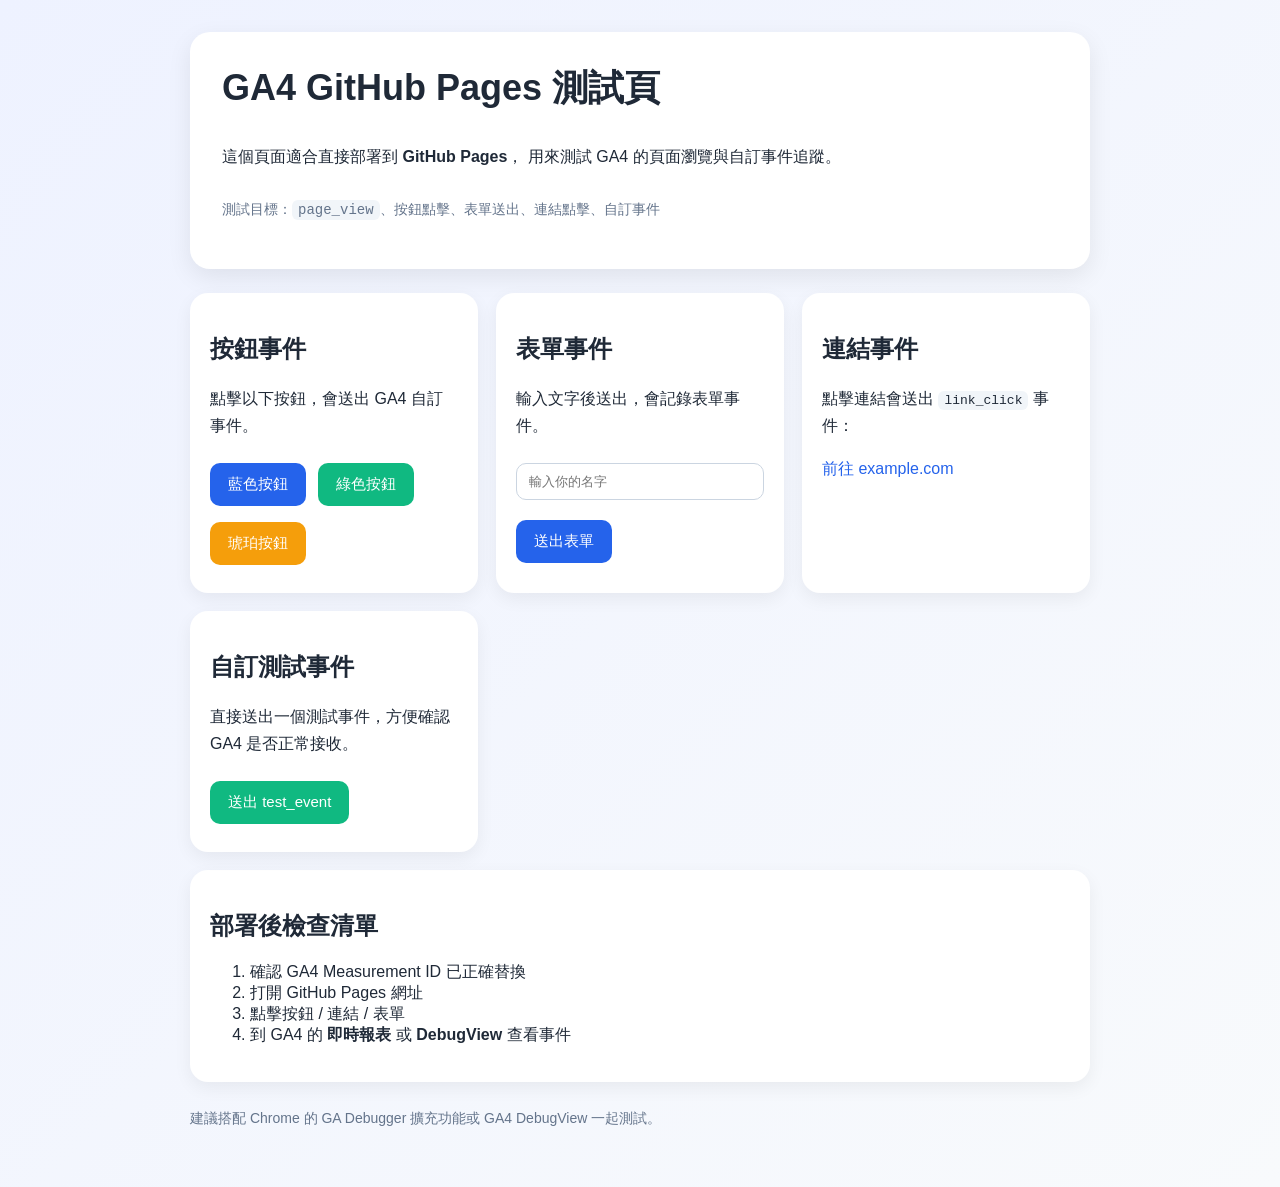
==== index.html @ 563501b5 "Update index.html" ====
<!doctype html>
<html lang="zh-Hant">
<head>
  <meta charset="UTF-8" />
  <meta name="viewport" content="width=device-width, initial-scale=1.0" />
  <title>GA4 GitHub Pages 測試頁</title>

  <!-- Google tag (gtag.js) -->
<script async src="https://www.googletagmanager.com/gtag/js?id=G-BHKWRS35Y7"></script>
<script>
  window.dataLayer = window.dataLayer || [];
  function gtag(){dataLayer.push(arguments);}
  gtag('js', new Date());

  gtag('config', 'G-BHKWRS35Y7');
</script>

  <style>
    body {
      font-family: Arial, "Noto Sans TC", sans-serif;
      margin: 0;
      background: linear-gradient(135deg, #eef2ff, #f8fafc);
      color: #1f2937;
    }

    .wrap {
      max-width: 900px;
      margin: 0 auto;
      padding: 32px 20px 60px;
    }

    .hero {
      background: white;
      border-radius: 20px;
      padding: 32px;
      box-shadow: 0 8px 24px rgba(0,0,0,0.08);
      margin-bottom: 24px;
    }

    h1 {
      margin-top: 0;
      font-size: 36px;
    }

    p {
      line-height: 1.7;
    }

    .grid {
      display: grid;
      grid-template-columns: repeat(auto-fit, minmax(260px, 1fr));
      gap: 18px;
    }

    .card {
      background: white;
      border-radius: 18px;
      padding: 20px;
      box-shadow: 0 6px 18px rgba(0,0,0,0.06);
    }

    .btn {
      display: inline-block;
      border: none;
      border-radius: 10px;
      padding: 12px 18px;
      margin: 8px 8px 8px 0;
      cursor: pointer;
      font-size: 15px;
      color: white;
      transition: 0.2s;
    }

    .btn:hover {
      opacity: 0.92;
      transform: translateY(-1px);
    }

    .blue { background: #2563eb; }
    .green { background: #10b981; }
    .amber { background: #f59e0b; }

    input {
      width: 100%;
      max-width: 320px;
      padding: 10px 12px;
      border: 1px solid #cbd5e1;
      border-radius: 10px;
      margin: 8px 0 12px;
      box-sizing: border-box;
    }

    a {
      color: #2563eb;
      text-decoration: none;
    }

    a:hover {
      text-decoration: underline;
    }

    code {
      background: #f1f5f9;
      padding: 2px 6px;
      border-radius: 6px;
    }

    .footer {
      margin-top: 28px;
      font-size: 14px;
      color: #64748b;
    }
  </style>
</head>
<body>
  <div class="wrap">
    <section class="hero">
      <h1>GA4 GitHub Pages 測試頁</h1>
      <p>
        這個頁面適合直接部署到 <strong>GitHub Pages</strong>，
        用來測試 GA4 的頁面瀏覽與自訂事件追蹤。
      </p>
      <p class="footer">
        測試目標：<code>page_view</code>、按鈕點擊、表單送出、連結點擊、自訂事件
      </p>
    </section>

    <div class="grid">
      <div class="card">
        <h2>按鈕事件</h2>
        <p>點擊以下按鈕，會送出 GA4 自訂事件。</p>
        <button class="btn blue" onclick="trackButtonClick('blue_button')">藍色按鈕</button>
        <button class="btn green" onclick="trackButtonClick('green_button')">綠色按鈕</button>
        <button class="btn amber" onclick="trackButtonClick('amber_button')">琥珀按鈕</button>
      </div>

      <div class="card">
        <h2>表單事件</h2>
        <p>輸入文字後送出，會記錄表單事件。</p>
        <input id="nameInput" type="text" placeholder="輸入你的名字" />
        <br />
        <button class="btn blue" onclick="trackFormSubmit()">送出表單</button>
      </div>

      <div class="card">
        <h2>連結事件</h2>
        <p>
          點擊連結會送出 <code>link_click</code> 事件：
        </p>
        <p>
          <a href="https://example.com" target="_blank" rel="noopener noreferrer" onclick="trackLinkClick()">
            前往 example.com
          </a>
        </p>
      </div>

      <div class="card">
        <h2>自訂測試事件</h2>
        <p>直接送出一個測試事件，方便確認 GA4 是否正常接收。</p>
        <button class="btn green" onclick="sendCustomEvent()">送出 test_event</button>
      </div>
    </div>

    <div class="card" style="margin-top: 18px;">
      <h2>部署後檢查清單</h2>
      <ol>
        <li>確認 GA4 Measurement ID 已正確替換</li>
        <li>打開 GitHub Pages 網址</li>
        <li>點擊按鈕 / 連結 / 表單</li>
        <li>到 GA4 的 <strong>即時報表</strong> 或 <strong>DebugView</strong> 查看事件</li>
      </ol>
    </div>

    <div class="footer">
      建議搭配 Chrome 的 GA Debugger 擴充功能或 GA4 DebugView 一起測試。
    </div>
  </div>

  <script>
    function trackButtonClick(buttonName) {
      gtag('event', 'button_click', {
        button_name: buttonName,
        page_location: window.location.href
      });
      console.log('button_click sent:', buttonName);
    }

    function trackFormSubmit() {
      const name = document.getElementById('nameInput').value || 'anonymous';

      gtag('event', 'form_submit', {
        form_name: 'github_pages_test_form',
        user_name: name
      });

      console.log('form_submit sent:', name);
      alert('表單事件已送出：' + name);
    }

    function trackLinkClick() {
      gtag('event', 'link_click', {
        link_url: 'https://example.com',
        link_name: 'example_link'
      });

      console.log('link_click sent');
    }

    function sendCustomEvent() {
      gtag('event', 'test_event', {
        event_category: 'test',
        event_label: 'github_pages',
        value: 1
      });

      console.log('test_event sent');
      alert('自訂測試事件已送出');
    }
  </script>
</body>
</html>
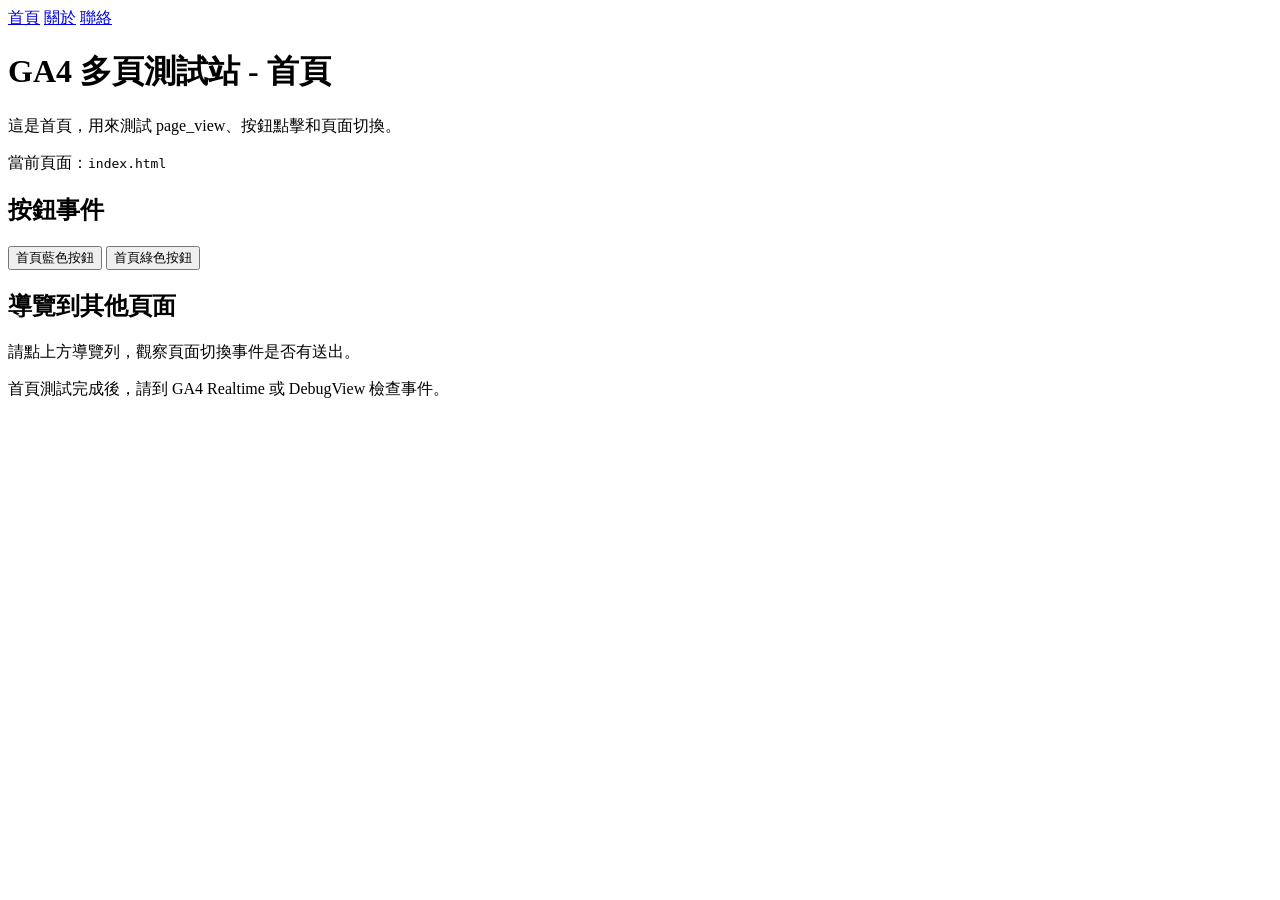
==== commit a81e6c3f: "Update GA4 tracking and page content" ====
--- a/index.html
+++ b/index.html
@@ -3,222 +3,58 @@
 <head>
   <meta charset="UTF-8" />
   <meta name="viewport" content="width=device-width, initial-scale=1.0" />
-  <title>GA4 GitHub Pages 測試頁</title>
+  <title>首頁｜GA4 測試站</title>
 
-  <!-- Google tag (gtag.js) -->
-<script async src="https://www.googletagmanager.com/gtag/js?id=G-BHKWRS35Y7"></script>
-<script>
-  window.dataLayer = window.dataLayer || [];
-  function gtag(){dataLayer.push(arguments);}
-  gtag('js', new Date());
+  <!-- GA4 -->
+  <script async src="https://www.googletagmanager.com/gtag/js?id=G-XXXXXXXXXX"></script>
+  <script>
+    window.dataLayer = window.dataLayer || [];
+    function gtag(){dataLayer.push(arguments);}
+    gtag('js', new Date());
+    gtag('config', 'G-XXXXXXXXXX', {
+      debug_mode: true
+    });
+  </script>
 
-  gtag('config', 'G-BHKWRS35Y7');
-</script>
-
-  <style>
-    body {
-      font-family: Arial, "Noto Sans TC", sans-serif;
-      margin: 0;
-      background: linear-gradient(135deg, #eef2ff, #f8fafc);
-      color: #1f2937;
-    }
-
-    .wrap {
-      max-width: 900px;
-      margin: 0 auto;
-      padding: 32px 20px 60px;
-    }
-
-    .hero {
-      background: white;
-      border-radius: 20px;
-      padding: 32px;
-      box-shadow: 0 8px 24px rgba(0,0,0,0.08);
-      margin-bottom: 24px;
-    }
-
-    h1 {
-      margin-top: 0;
-      font-size: 36px;
-    }
-
-    p {
-      line-height: 1.7;
-    }
-
-    .grid {
-      display: grid;
-      grid-template-columns: repeat(auto-fit, minmax(260px, 1fr));
-      gap: 18px;
-    }
-
-    .card {
-      background: white;
-      border-radius: 18px;
-      padding: 20px;
-      box-shadow: 0 6px 18px rgba(0,0,0,0.06);
-    }
-
-    .btn {
-      display: inline-block;
-      border: none;
-      border-radius: 10px;
-      padding: 12px 18px;
-      margin: 8px 8px 8px 0;
-      cursor: pointer;
-      font-size: 15px;
-      color: white;
-      transition: 0.2s;
-    }
-
-    .btn:hover {
-      opacity: 0.92;
-      transform: translateY(-1px);
-    }
-
-    .blue { background: #2563eb; }
-    .green { background: #10b981; }
-    .amber { background: #f59e0b; }
-
-    input {
-      width: 100%;
-      max-width: 320px;
-      padding: 10px 12px;
-      border: 1px solid #cbd5e1;
-      border-radius: 10px;
-      margin: 8px 0 12px;
-      box-sizing: border-box;
-    }
-
-    a {
-      color: #2563eb;
-      text-decoration: none;
-    }
-
-    a:hover {
-      text-decoration: underline;
-    }
-
-    code {
-      background: #f1f5f9;
-      padding: 2px 6px;
-      border-radius: 6px;
-    }
-
-    .footer {
-      margin-top: 28px;
-      font-size: 14px;
-      color: #64748b;
-    }
-  </style>
+  <link rel="stylesheet" href="assets/styles.css" />
 </head>
 <body>
-  <div class="wrap">
-    <section class="hero">
-      <h1>GA4 GitHub Pages 測試頁</h1>
-      <p>
-        這個頁面適合直接部署到 <strong>GitHub Pages</strong>，
-        用來測試 GA4 的頁面瀏覽與自訂事件追蹤。
-      </p>
-      <p class="footer">
-        測試目標：<code>page_view</code>、按鈕點擊、表單送出、連結點擊、自訂事件
-      </p>
-    </section>
+  <div class="header">
+    <a href="index.html">首頁</a>
+    <a href="about.html">關於</a>
+    <a href="contact.html">聯絡</a>
+  </div>
 
-    <div class="grid">
-      <div class="card">
-        <h2>按鈕事件</h2>
-        <p>點擊以下按鈕，會送出 GA4 自訂事件。</p>
-        <button class="btn blue" onclick="trackButtonClick('blue_button')">藍色按鈕</button>
-        <button class="btn green" onclick="trackButtonClick('green_button')">綠色按鈕</button>
-        <button class="btn amber" onclick="trackButtonClick('amber_button')">琥珀按鈕</button>
-      </div>
-
-      <div class="card">
-        <h2>表單事件</h2>
-        <p>輸入文字後送出，會記錄表單事件。</p>
-        <input id="nameInput" type="text" placeholder="輸入你的名字" />
-        <br />
-        <button class="btn blue" onclick="trackFormSubmit()">送出表單</button>
-      </div>
-
-      <div class="card">
-        <h2>連結事件</h2>
-        <p>
-          點擊連結會送出 <code>link_click</code> 事件：
-        </p>
-        <p>
-          <a href="https://example.com" target="_blank" rel="noopener noreferrer" onclick="trackLinkClick()">
-            前往 example.com
-          </a>
-        </p>
-      </div>
-
-      <div class="card">
-        <h2>自訂測試事件</h2>
-        <p>直接送出一個測試事件，方便確認 GA4 是否正常接收。</p>
-        <button class="btn green" onclick="sendCustomEvent()">送出 test_event</button>
-      </div>
+  <div class="container">
+    <div class="card">
+      <h1>GA4 多頁測試站 - 首頁</h1>
+      <p>這是首頁，用來測試 page_view、按鈕點擊和頁面切換。</p>
+      <p class="small">當前頁面：<code>index.html</code></p>
     </div>
 
-    <div class="card" style="margin-top: 18px;">
-      <h2>部署後檢查清單</h2>
-      <ol>
-        <li>確認 GA4 Measurement ID 已正確替換</li>
-        <li>打開 GitHub Pages 網址</li>
-        <li>點擊按鈕 / 連結 / 表單</li>
-        <li>到 GA4 的 <strong>即時報表</strong> 或 <strong>DebugView</strong> 查看事件</li>
-      </ol>
+    <div class="card">
+      <h2>按鈕事件</h2>
+      <button class="btn" onclick="trackEvent('home_button_click', {button_name: 'home_blue'})">首頁藍色按鈕</button>
+      <button class="btn green" onclick="trackEvent('home_button_click', {button_name: 'home_green'})">首頁綠色按鈕</button>
+    </div>
+
+    <div class="card">
+      <h2>導覽到其他頁面</h2>
+      <p>請點上方導覽列，觀察頁面切換事件是否有送出。</p>
     </div>
 
     <div class="footer">
-      建議搭配 Chrome 的 GA Debugger 擴充功能或 GA4 DebugView 一起測試。
+      首頁測試完成後，請到 GA4 Realtime 或 DebugView 檢查事件。
     </div>
   </div>
 
   <script>
-    function trackButtonClick(buttonName) {
-      gtag('event', 'button_click', {
-        button_name: buttonName,
-        page_location: window.location.href
-      });
-      console.log('button_click sent:', buttonName);
-    }
-
-    function trackFormSubmit() {
-      const name = document.getElementById('nameInput').value || 'anonymous';
-
-      gtag('event', 'form_submit', {
-        form_name: 'github_pages_test_form',
-        user_name: name
-      });
-
-      console.log('form_submit sent:', name);
-      alert('表單事件已送出：' + name);
-    }
-
-    function trackLinkClick() {
-      gtag('event', 'link_click', {
-        link_url: 'https://example.com',
-        link_name: 'example_link'
-      });
-
-      console.log('link_click sent');
-    }
-
-    function sendCustomEvent() {
-      gtag('event', 'test_event', {
-        event_category: 'test',
-        event_label: 'github_pages',
-        value: 1
-      });
-
-      console.log('test_event sent');
-      alert('自訂測試事件已送出');
+    function trackEvent(eventName, params) {
+      gtag('event', eventName, params);
+      console.log(eventName, params);
     }
   </script>
 </body>
 </html>
 
 
-
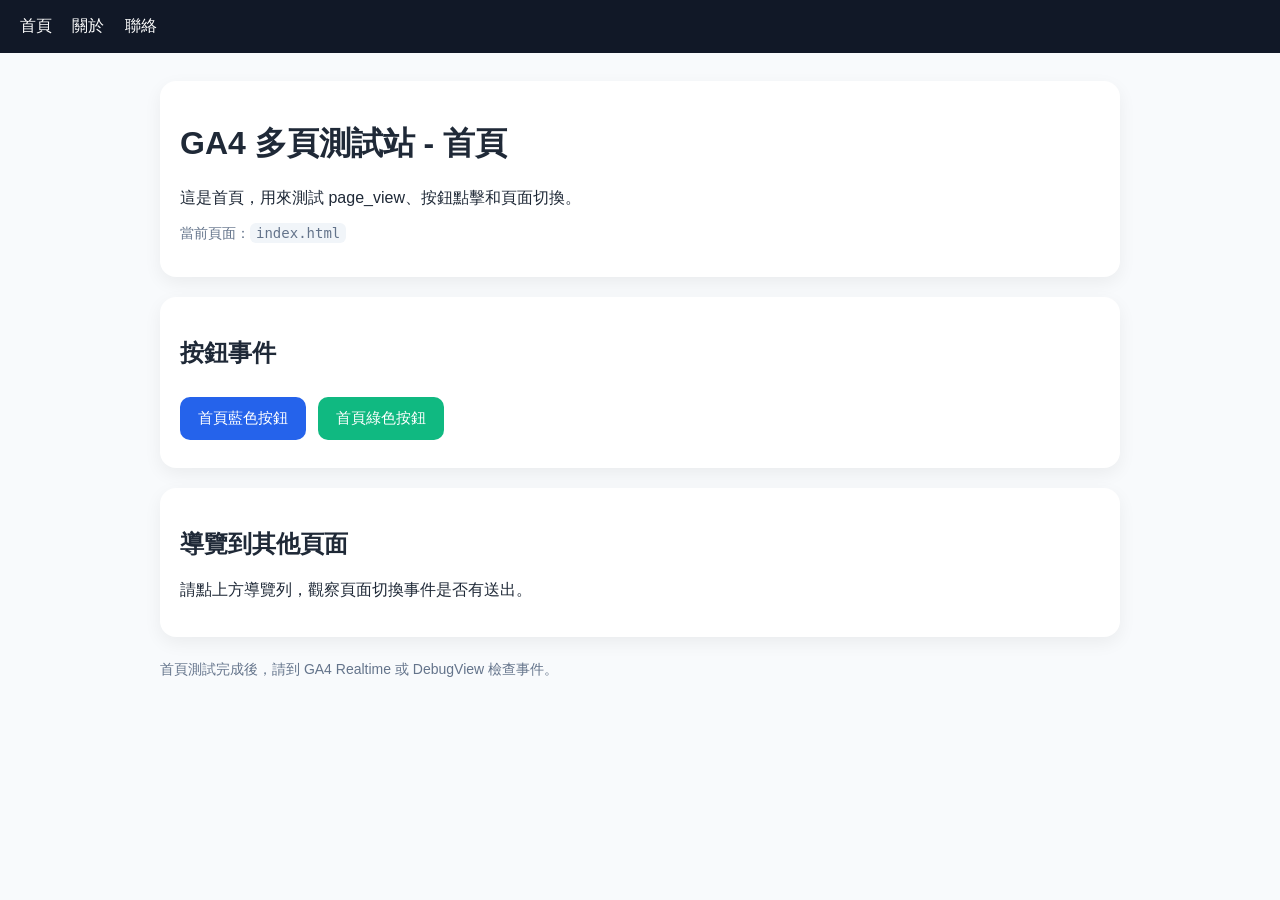
==== commit e6d4c620: "Update stylesheet link path in index.html" ====
--- a/index.html
+++ b/index.html
@@ -16,7 +16,8 @@
     });
   </script>
 
-  <link rel="stylesheet" href="assets/styles.css" />
+ <link rel="stylesheet" href="styles.css" />
+
 </head>
 <body>
   <div class="header">
--- a/styles.css
+++ b/styles.css
@@ -0,0 +1,83 @@
+body {
+  font-family: Arial, "Noto Sans TC", sans-serif;
+  margin: 0;
+  background: #f8fafc;
+  color: #1f2937;
+}
+
+.header {
+  background: #111827;
+  color: white;
+  padding: 16px 20px;
+}
+
+.header a {
+  color: white;
+  text-decoration: none;
+  margin-right: 16px;
+}
+
+.container {
+  max-width: 960px;
+  margin: 0 auto;
+  padding: 28px 20px 60px;
+}
+
+.card {
+  background: white;
+  border-radius: 16px;
+  padding: 20px;
+  margin-bottom: 20px;
+  box-shadow: 0 6px 18px rgba(0, 0, 0, 0.06);
+}
+
+.btn {
+  display: inline-block;
+  border: none;
+  border-radius: 10px;
+  padding: 12px 18px;
+  margin: 8px 8px 8px 0;
+  cursor: pointer;
+  font-size: 15px;
+  color: white;
+  background: #2563eb;
+}
+
+.btn.green {
+  background: #10b981;
+}
+
+.btn.amber {
+  background: #f59e0b;
+}
+
+input, textarea {
+  width: 100%;
+  max-width: 420px;
+  padding: 10px 12px;
+  border: 1px solid #cbd5e1;
+  border-radius: 10px;
+  margin: 8px 0 12px;
+  box-sizing: border-box;
+}
+
+a {
+  color: #2563eb;
+}
+
+code {
+  background: #f1f5f9;
+  padding: 2px 6px;
+  border-radius: 6px;
+}
+
+.small {
+  color: #64748b;
+  font-size: 14px;
+}
+
+.footer {
+  margin-top: 24px;
+  font-size: 14px;
+  color: #64748b;
+}
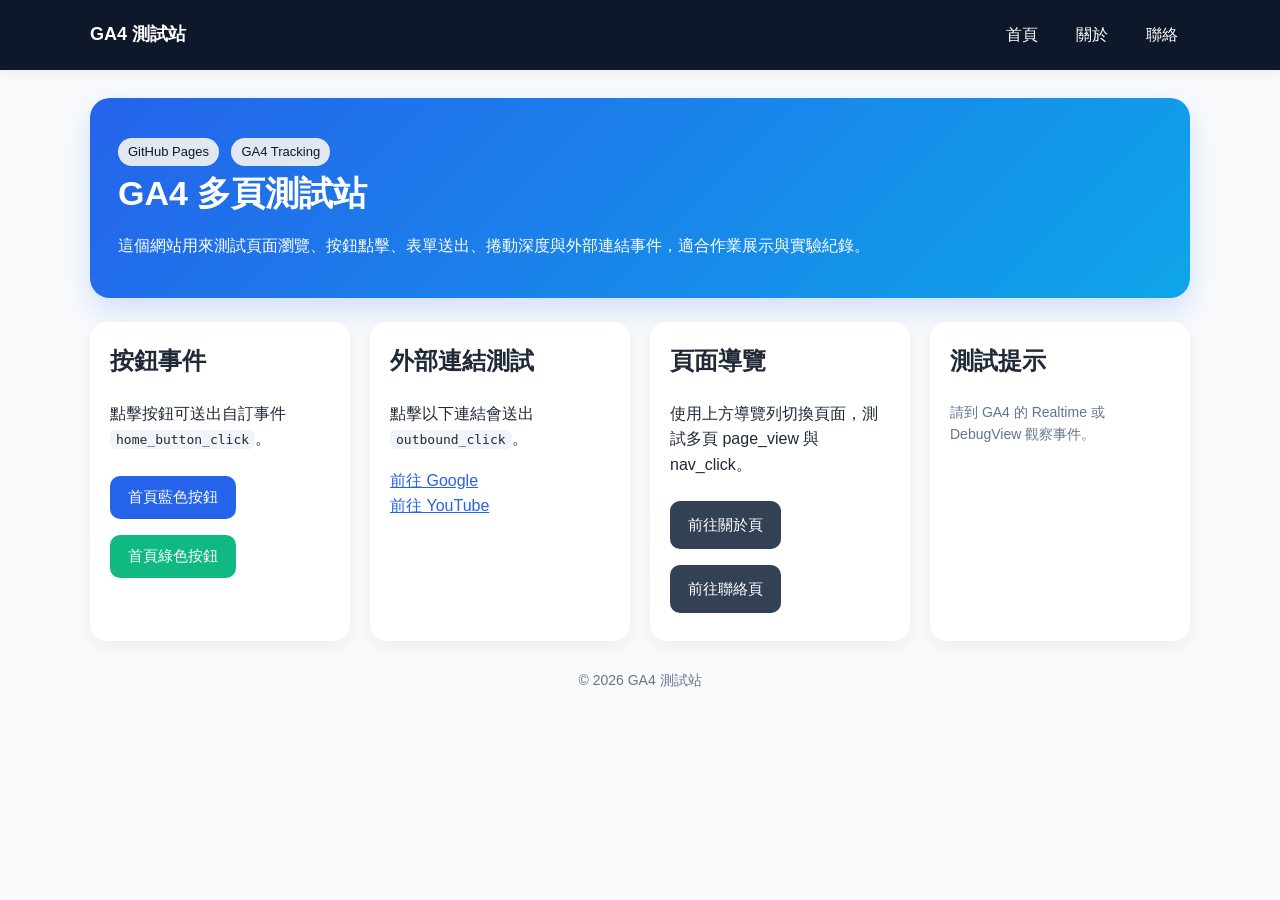
==== commit 41b05874: "Update index.html" ====
--- a/index.html
+++ b/index.html
@@ -5,55 +5,105 @@
   <meta name="viewport" content="width=device-width, initial-scale=1.0" />
   <title>首頁｜GA4 測試站</title>
 
-  <!-- GA4 -->
-  <script async src="https://www.googletagmanager.com/gtag/js?id=G-XXXXXXXXXX"></script>
+  <script async src="https://www.googletagmanager.com/gtag/js?id=G-BHKWRS35Y7"></script>
   <script>
     window.dataLayer = window.dataLayer || [];
     function gtag(){dataLayer.push(arguments);}
     gtag('js', new Date());
-    gtag('config', 'G-XXXXXXXXXX', {
-      debug_mode: true
-    });
+    gtag('config', 'G-BHKWRS35Y7', { debug_mode: true });
   </script>
 
- <link rel="stylesheet" href="styles.css" />
-
+  <link rel="stylesheet" href="styles.css" />
 </head>
 <body>
-  <div class="header">
-    <a href="index.html">首頁</a>
-    <a href="about.html">關於</a>
-    <a href="contact.html">聯絡</a>
-  </div>
+  <header class="header">
+    <div class="header-inner">
+      <a class="brand" href="index.html" onclick="trackNav('index')">GA4 測試站</a>
+      <nav class="nav">
+        <a href="index.html" onclick="trackNav('index')">首頁</a>
+        <a href="about.html" onclick="trackNav('about')">關於</a>
+        <a href="contact.html" onclick="trackNav('contact')">聯絡</a>
+      </nav>
+    </div>
+  </header>
 
-  <div class="container">
-    <div class="card">
-      <h1>GA4 多頁測試站 - 首頁</h1>
-      <p>這是首頁，用來測試 page_view、按鈕點擊和頁面切換。</p>
-      <p class="small">當前頁面：<code>index.html</code></p>
-    </div>
+  <main class="container">
+    <section class="hero">
+      <span class="badge">GitHub Pages</span>
+      <span class="badge">GA4 Tracking</span>
+      <h1>GA4 多頁測試站</h1>
+      <p>這個網站用來測試頁面瀏覽、按鈕點擊、表單送出、捲動深度與外部連結事件，適合作業展示與實驗紀錄。</p>
+    </section>
 
-    <div class="card">
-      <h2>按鈕事件</h2>
-      <button class="btn" onclick="trackEvent('home_button_click', {button_name: 'home_blue'})">首頁藍色按鈕</button>
-      <button class="btn green" onclick="trackEvent('home_button_click', {button_name: 'home_green'})">首頁綠色按鈕</button>
-    </div>
+    <section class="grid">
+      <div class="card">
+        <h2>按鈕事件</h2>
+        <p>點擊按鈕可送出自訂事件 <code>home_button_click</code>。</p>
+        <button class="btn" onclick="trackEvent('home_button_click', {button_name: 'home_blue'})">首頁藍色按鈕</button>
+        <button class="btn green" onclick="trackEvent('home_button_click', {button_name: 'home_green'})">首頁綠色按鈕</button>
+      </div>
 
-    <div class="card">
-      <h2>導覽到其他頁面</h2>
-      <p>請點上方導覽列，觀察頁面切換事件是否有送出。</p>
-    </div>
+      <div class="card">
+        <h2>外部連結測試</h2>
+        <p>點擊以下連結會送出 <code>outbound_click</code>。</p>
+        <a href="https://www.google.com" target="_blank" rel="noopener"
+           onclick="trackOutbound('https://www.google.com', 'Google')">前往 Google</a><br />
+        <a href="https://www.youtube.com" target="_blank" rel="noopener"
+           onclick="trackOutbound('https://www.youtube.com', 'YouTube')">前往 YouTube</a>
+      </div>
+
+      <div class="card">
+        <h2>頁面導覽</h2>
+        <p>使用上方導覽列切換頁面，測試多頁 page_view 與 nav_click。</p>
+        <a class="btn dark" href="about.html" onclick="trackNav('about')">前往關於頁</a>
+        <a class="btn dark" href="contact.html" onclick="trackNav('contact')">前往聯絡頁</a>
+      </div>
+
+      <div class="card">
+        <h2>測試提示</h2>
+        <p class="small">請到 GA4 的 Realtime 或 DebugView 觀察事件。</p>
+      </div>
+    </section>
 
     <div class="footer">
-      首頁測試完成後，請到 GA4 Realtime 或 DebugView 檢查事件。
+      <p>© 2026 GA4 測試站</p>
     </div>
-  </div>
+  </main>
 
   <script>
     function trackEvent(eventName, params) {
-      gtag('event', eventName, params);
-      console.log(eventName, params);
+      if (typeof gtag === 'function') {
+        gtag('event', eventName, params);
+        console.log('已送出事件：', eventName, params);
+      }
     }
+
+    function trackNav(linkName) {
+      trackEvent('nav_click', { link_name: linkName });
+    }
+
+    function trackOutbound(url, text) {
+      trackEvent('outbound_click', { link_url: url, link_text: text });
+    }
+
+    let scroll25 = false;
+    let scroll50 = false;
+    let scroll75 = false;
+    let scroll90 = false;
+
+    window.addEventListener('scroll', () => {
+      const doc = document.documentElement;
+      const scrollTop = window.scrollY || doc.scrollTop;
+      const scrollHeight = doc.scrollHeight - window.innerHeight;
+      if (scrollHeight <= 0) return;
+
+      const percent = Math.round((scrollTop / scrollHeight) * 100);
+
+      if (percent >= 25 && !scroll25) { scroll25 = true; trackEvent('scroll_depth', { percent_scrolled: 25 }); }
+      if (percent >= 50 && !scroll50) { scroll50 = true; trackEvent('scroll_depth', { percent_scrolled: 50 }); }
+      if (percent >= 75 && !scroll75) { scroll75 = true; trackEvent('scroll_depth', { percent_scrolled: 75 }); }
+      if (percent >= 90 && !scroll90) { scroll90 = true; trackEvent('scroll_depth', { percent_scrolled: 90 }); }
+    });
   </script>
 </body>
 </html>
--- a/styles.css
+++ b/styles.css
@@ -3,32 +3,94 @@
   margin: 0;
   background: #f8fafc;
   color: #1f2937;
+  line-height: 1.6;
 }
 
 .header {
-  background: #111827;
+  background: #0f172a;
   color: white;
-  padding: 16px 20px;
+  padding: 14px 20px;
+  position: sticky;
+  top: 0;
+  z-index: 10;
+  box-shadow: 0 2px 12px rgba(0,0,0,0.08);
 }
 
-.header a {
+.header-inner {
+  max-width: 1100px;
+  margin: 0 auto;
+  display: flex;
+  align-items: center;
+  justify-content: space-between;
+  gap: 16px;
+}
+
+.brand {
+  font-weight: 700;
+  font-size: 18px;
   color: white;
   text-decoration: none;
-  margin-right: 16px;
+}
+
+.nav {
+  display: flex;
+  gap: 14px;
+  flex-wrap: wrap;
+}
+
+.nav a {
+  color: white;
+  text-decoration: none;
+  padding: 8px 12px;
+  border-radius: 10px;
+  transition: background 0.2s ease;
+}
+
+.nav a:hover {
+  background: rgba(255,255,255,0.12);
 }
 
 .container {
-  max-width: 960px;
+  max-width: 1100px;
   margin: 0 auto;
   padding: 28px 20px 60px;
+}
+
+.hero {
+  background: linear-gradient(135deg, #2563eb, #0ea5e9);
+  color: white;
+  padding: 40px 28px;
+  border-radius: 20px;
+  margin-bottom: 24px;
+  box-shadow: 0 12px 28px rgba(37, 99, 235, 0.18);
+}
+
+.hero h1 {
+  margin-top: 0;
+  margin-bottom: 12px;
+  font-size: 34px;
+}
+
+.hero p {
+  margin: 0;
+  max-width: 760px;
+}
+
+.grid {
+  display: grid;
+  grid-template-columns: repeat(auto-fit, minmax(260px, 1fr));
+  gap: 20px;
 }
 
 .card {
   background: white;
   border-radius: 16px;
   padding: 20px;
-  margin-bottom: 20px;
   box-shadow: 0 6px 18px rgba(0, 0, 0, 0.06);
+}
+
+.card h2 {
+  margin-top: 0;
 }
 
 .btn {
@@ -41,6 +103,13 @@
   font-size: 15px;
   color: white;
   background: #2563eb;
+  text-decoration: none;
+  transition: transform 0.15s ease, opacity 0.15s ease;
+}
+
+.btn:hover {
+  transform: translateY(-1px);
+  opacity: 0.95;
 }
 
 .btn.green {
@@ -51,14 +120,26 @@
   background: #f59e0b;
 }
 
-input, textarea {
+.btn.dark {
+  background: #334155;
+}
+
+input, textarea, select {
   width: 100%;
-  max-width: 420px;
-  padding: 10px 12px;
+  max-width: 520px;
+  padding: 11px 12px;
   border: 1px solid #cbd5e1;
   border-radius: 10px;
   margin: 8px 0 12px;
   box-sizing: border-box;
+  font: inherit;
+  background: white;
+}
+
+label {
+  display: block;
+  font-weight: 600;
+  margin-top: 10px;
 }
 
 a {
@@ -77,7 +158,20 @@
 }
 
 .footer {
-  margin-top: 24px;
+  margin-top: 28px;
   font-size: 14px;
   color: #64748b;
+  text-align: center;
 }
+
+.badge {
+  display: inline-block;
+  background: #e2e8f0;
+  color: #0f172a;
+  padding: 4px 10px;
+  border-radius: 999px;
+  font-size: 13px;
+  margin-right: 8px;
+}
+
+
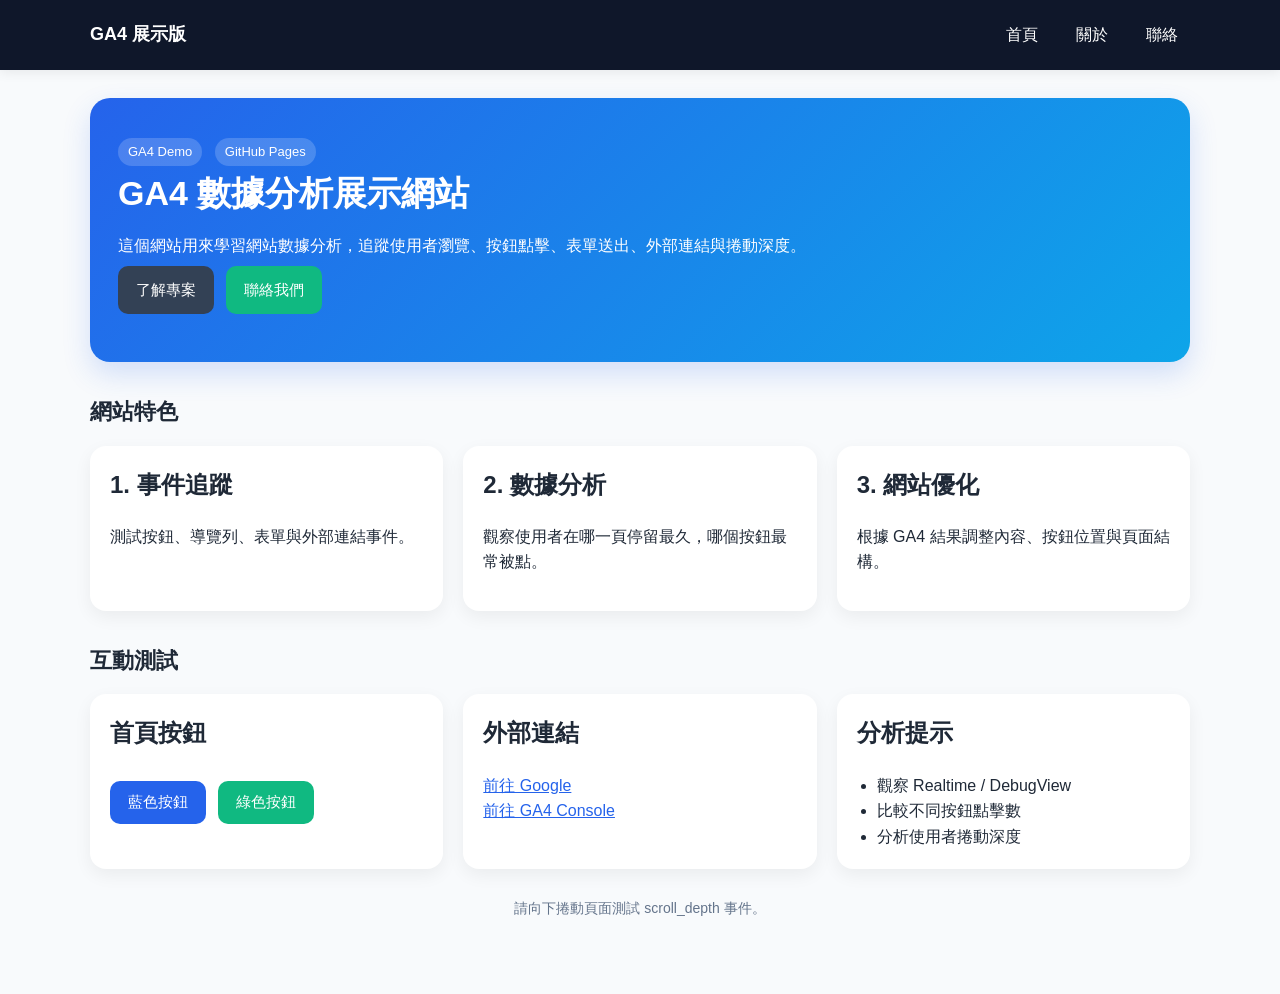
==== commit b67598df: "Update title and content for GA4 demo site" ====
--- a/index.html
+++ b/index.html
@@ -3,7 +3,7 @@
 <head>
   <meta charset="UTF-8" />
   <meta name="viewport" content="width=device-width, initial-scale=1.0" />
-  <title>首頁｜GA4 測試站</title>
+  <title>首頁｜GA4 展示版</title>
 
   <script async src="https://www.googletagmanager.com/gtag/js?id=G-BHKWRS35Y7"></script>
   <script>
@@ -18,7 +18,7 @@
 <body>
   <header class="header">
     <div class="header-inner">
-      <a class="brand" href="index.html" onclick="trackNav('index')">GA4 測試站</a>
+      <a class="brand" href="index.html" onclick="trackNav('index')">GA4 展示版</a>
       <nav class="nav">
         <a href="index.html" onclick="trackNav('index')">首頁</a>
         <a href="about.html" onclick="trackNav('about')">關於</a>
@@ -29,53 +29,67 @@
 
   <main class="container">
     <section class="hero">
+      <span class="badge">GA4 Demo</span>
       <span class="badge">GitHub Pages</span>
-      <span class="badge">GA4 Tracking</span>
-      <h1>GA4 多頁測試站</h1>
-      <p>這個網站用來測試頁面瀏覽、按鈕點擊、表單送出、捲動深度與外部連結事件，適合作業展示與實驗紀錄。</p>
+      <h1>GA4 數據分析展示網站</h1>
+      <p>這個網站用來學習網站數據分析，追蹤使用者瀏覽、按鈕點擊、表單送出、外部連結與捲動深度。</p>
+      <a class="btn dark" href="about.html" onclick="trackEvent('hero_cta_click', {cta_name: 'about_page'})">了解專案</a>
+      <a class="btn green" href="contact.html" onclick="trackEvent('hero_cta_click', {cta_name: 'contact_page'})">聯絡我們</a>
     </section>
 
+    <h2 class="section-title">網站特色</h2>
     <section class="grid">
       <div class="card">
-        <h2>按鈕事件</h2>
-        <p>點擊按鈕可送出自訂事件 <code>home_button_click</code>。</p>
-        <button class="btn" onclick="trackEvent('home_button_click', {button_name: 'home_blue'})">首頁藍色按鈕</button>
-        <button class="btn green" onclick="trackEvent('home_button_click', {button_name: 'home_green'})">首頁綠色按鈕</button>
+        <h2>1. 事件追蹤</h2>
+        <p>測試按鈕、導覽列、表單與外部連結事件。</p>
       </div>
 
       <div class="card">
-        <h2>外部連結測試</h2>
-        <p>點擊以下連結會送出 <code>outbound_click</code>。</p>
-        <a href="https://www.google.com" target="_blank" rel="noopener"
-           onclick="trackOutbound('https://www.google.com', 'Google')">前往 Google</a><br />
-        <a href="https://www.youtube.com" target="_blank" rel="noopener"
-           onclick="trackOutbound('https://www.youtube.com', 'YouTube')">前往 YouTube</a>
+        <h2>2. 數據分析</h2>
+        <p>觀察使用者在哪一頁停留最久，哪個按鈕最常被點。</p>
       </div>
 
       <div class="card">
-        <h2>頁面導覽</h2>
-        <p>使用上方導覽列切換頁面，測試多頁 page_view 與 nav_click。</p>
-        <a class="btn dark" href="about.html" onclick="trackNav('about')">前往關於頁</a>
-        <a class="btn dark" href="contact.html" onclick="trackNav('contact')">前往聯絡頁</a>
+        <h2>3. 網站優化</h2>
+        <p>根據 GA4 結果調整內容、按鈕位置與頁面結構。</p>
+      </div>
+    </section>
+
+    <h2 class="section-title">互動測試</h2>
+    <section class="grid">
+      <div class="card">
+        <h2>首頁按鈕</h2>
+        <button class="btn" onclick="trackEvent('home_button_click', {button_name: 'home_blue'})">藍色按鈕</button>
+        <button class="btn green" onclick="trackEvent('home_button_click', {button_name: 'home_green'})">綠色按鈕</button>
       </div>
 
       <div class="card">
-        <h2>測試提示</h2>
-        <p class="small">請到 GA4 的 Realtime 或 DebugView 觀察事件。</p>
+        <h2>外部連結</h2>
+        <a href="https://www.google.com" target="_blank" rel="noopener"
+           onclick="trackOutbound('https://www.google.com', 'Google')">前往 Google</a><br />
+        <a href="https://analytics.google.com/" target="_blank" rel="noopener"
+           onclick="trackOutbound('https://analytics.google.com/', 'GA4 Console')">前往 GA4 Console</a>
+      </div>
+
+      <div class="card">
+        <h2>分析提示</h2>
+        <ul class="list-clean">
+          <li>觀察 Realtime / DebugView</li>
+          <li>比較不同按鈕點擊數</li>
+          <li>分析使用者捲動深度</li>
+        </ul>
       </div>
     </section>
 
     <div class="footer">
-      <p>© 2026 GA4 測試站</p>
+      <p>請向下捲動頁面測試 scroll_depth 事件。</p>
     </div>
   </main>
 
   <script>
     function trackEvent(eventName, params) {
-      if (typeof gtag === 'function') {
-        gtag('event', eventName, params);
-        console.log('已送出事件：', eventName, params);
-      }
+      if (typeof gtag === 'function') gtag('event', eventName, params);
+      console.log(eventName, params);
     }
 
     function trackNav(linkName) {
@@ -86,10 +100,7 @@
       trackEvent('outbound_click', { link_url: url, link_text: text });
     }
 
-    let scroll25 = false;
-    let scroll50 = false;
-    let scroll75 = false;
-    let scroll90 = false;
+    let scroll25 = false, scroll50 = false, scroll75 = false, scroll90 = false;
 
     window.addEventListener('scroll', () => {
       const doc = document.documentElement;
@@ -109,3 +120,4 @@
 </html>
 
 
+
--- a/styles.css
+++ b/styles.css
@@ -124,6 +124,11 @@
   background: #334155;
 }
 
+.section-title {
+  margin: 32px 0 16px;
+  font-size: 22px;
+}
+
 input, textarea, select {
   width: 100%;
   max-width: 520px;
@@ -166,12 +171,29 @@
 
 .badge {
   display: inline-block;
-  background: #e2e8f0;
-  color: #0f172a;
+  background: rgba(255,255,255,0.18);
+  color: white;
   padding: 4px 10px;
   border-radius: 999px;
   font-size: 13px;
   margin-right: 8px;
 }
 
+.stat-box {
+  text-align: center;
+  padding: 18px;
+}
 
+.stat-box strong {
+  display: block;
+  font-size: 30px;
+  color: #2563eb;
+}
+
+.list-clean {
+  margin: 0;
+  padding-left: 20px;
+}
+
+
+
